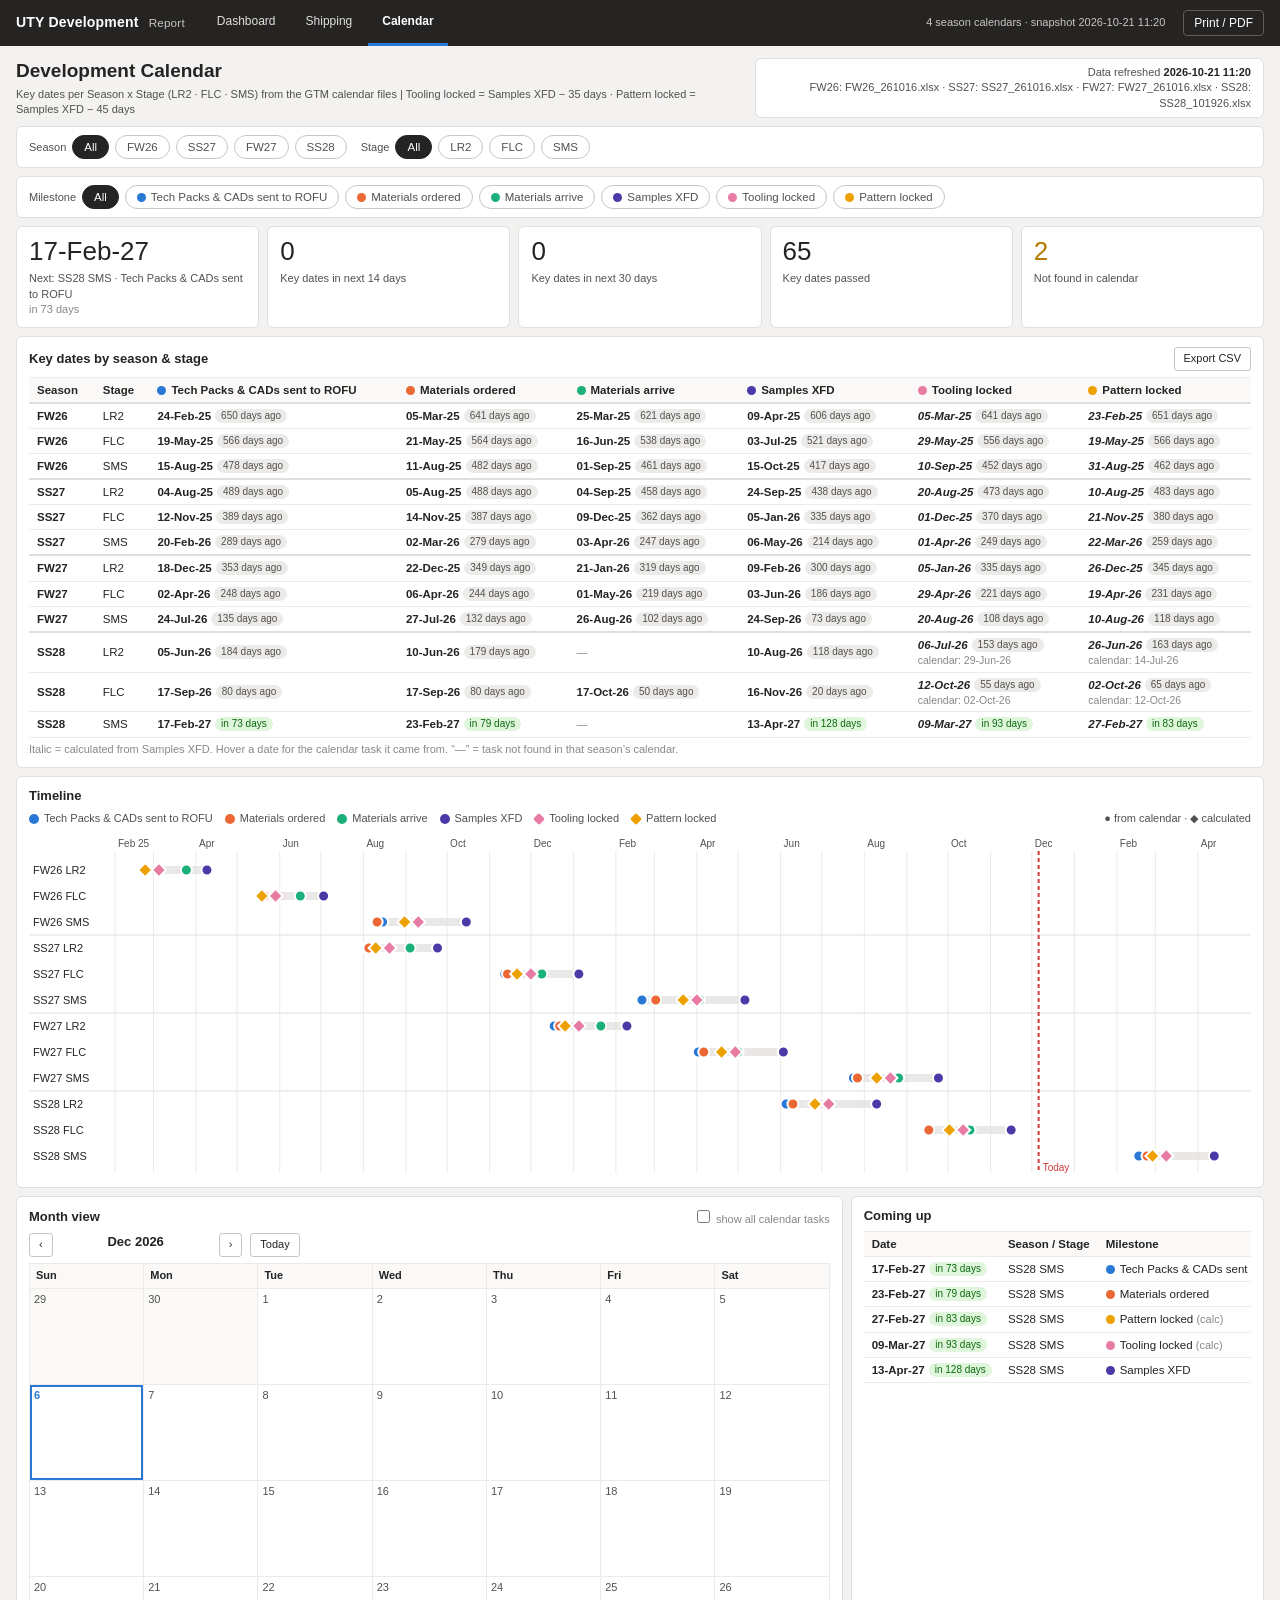
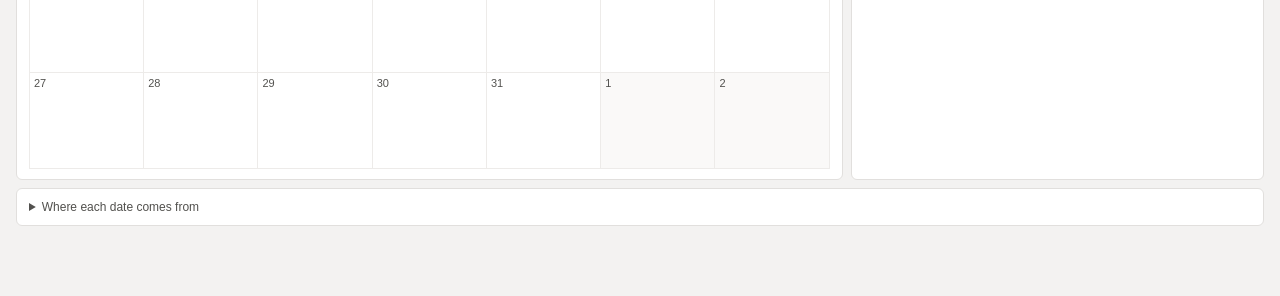
==== calendar.html @ 9a44e27f "UTY Development Report: static site (Dashboard, Shipping, Calendar) Co-Authored-By: Claude Opus 5.5 " ====
<!doctype html>
<html lang="en">
<head>
  <meta name="robots" content="noindex, nofollow">
  <meta charset="utf-8">
  <meta name="viewport" content="width=device-width, initial-scale=1">
  <title>Calendar · UTY Report</title>
  <link rel="stylesheet" href="static/css/app.css">
</head>
<body data-static="2026-10-21 11:20">
  <header class="topbar">
    <div class="brand">UTY Development <small>Report</small></div>
    <nav class="nav">
      
      <a href="dashboard.html" class="">Dashboard</a>
      
      <a href="shipping.html" class="">Shipping</a>
      
      <a href="calendar.html" class="active">Calendar</a>
      
    </nav>
    <div class="spacer"></div>
    <div class="datainfo" id="dataInfo"></div>
    <button class="tbtn" id="btnReload" title="Re-read the Excel files">&#8635; Reload data</button>
    <button class="tbtn" onclick="window.print()" title="Print or save as PDF">Print / PDF</button>
  </header>
  <main class="canvas" id="app">
    <div class="loading">Loading data…</div>
  </main>
  <div class="tip" id="tip"></div>
  <script src="static/vendor/chart.umd.min.js"></script>
  <script src="static/vendor/chartjs-plugin-datalabels.min.js"></script>
  <script src="static/js/common.js"></script>
  <script src="static/js/calendar.js"></script>
</body>
</html>
---- static/css/app.css ----
/* UTY Development Report - styled after the Power BI theme "UTY Development" (UTYDevTheme.json) */
:root {
  --bg: #f3f2f1;
  --card: #ffffff;
  --border: #e1dfdd;
  --grid: #edebe9;
  --ink: #252423;
  --ink2: #52514e;
  --muted: #8a8886;
  --accent: #2a78d6;
  --good: #0ca30c;
  --warn: #eda100;
  --bad: #d03b3b;
  --bar: #252423;
  --heat-min: #cde2fb;
  --heat-max: #2a78d6;
  --radius: 6px;
  --font: Tahoma, "Segoe UI", Verdana, sans-serif;
}

* { box-sizing: border-box; }
html, body { margin: 0; }
body { background: var(--bg); color: var(--ink); font: 12px/1.4 var(--font); }
a { color: var(--accent); }
button, select, input { font: inherit; color: inherit; }

/* ---------- top bar */
.topbar { position: sticky; top: 0; z-index: 50; display: flex; align-items: center; gap: 18px;
  background: var(--bar); color: #fff; padding: 0 16px; height: 46px; }
.brand { font-weight: bold; font-size: 14px; white-space: nowrap; letter-spacing: .2px; }
.brand small { font-weight: normal; color: #c8c6c4; margin-left: 6px; }
.nav { display: flex; gap: 2px; height: 100%; }
.nav a { display: flex; align-items: center; padding: 0 14px; color: #e1dfdd; text-decoration: none; border-bottom: 3px solid transparent; }
.nav a:hover { color: #fff; background: rgba(255, 255, 255, .06); }
.nav a.active { color: #fff; border-bottom-color: var(--accent); font-weight: bold; }
.topbar .spacer { flex: 1; }
.datainfo { color: #c8c6c4; font-size: 11px; white-space: nowrap; overflow: hidden; text-overflow: ellipsis; }
.tbtn { background: transparent; border: 1px solid #605e5c; color: #fff; border-radius: 4px; padding: 4px 10px; cursor: pointer; white-space: nowrap; }
.tbtn:hover { background: rgba(255, 255, 255, .1); }

/* ---------- canvas */
.canvas { max-width: 1340px; margin: 0 auto; padding: 12px 16px 70px; }
.page-head { display: flex; align-items: flex-start; gap: 16px; margin-bottom: 8px; }
.page-head h1 { font-size: 19px; margin: 0; }
.page-head .sub { color: var(--ink2); font-size: 11px; margin-top: 2px; }
.page-head .refresh { margin-left: auto; background: var(--card); border: 1px solid var(--border); border-radius: var(--radius);
  padding: 6px 12px; color: var(--ink2); font-size: 11px; text-align: right; min-width: 240px; }
.page-head .refresh b { color: var(--ink); }

.card { background: var(--card); border: 1px solid var(--border); border-radius: var(--radius); padding: 10px 12px; min-width: 0; }
.card h3 { font-size: 13px; margin: 0 0 6px; font-weight: bold; }
.card .note { color: var(--muted); font-size: 11px; margin-top: 4px; }
.card .head { display: flex; align-items: center; gap: 8px; margin-bottom: 6px; }
.card .head h3 { margin: 0; }
.card .head .tools { margin-left: auto; display: flex; gap: 6px; align-items: center; }

.grid { display: grid; gap: 8px; margin-bottom: 8px; }
.g2 { grid-template-columns: repeat(2, minmax(0, 1fr)); }
.g3 { grid-template-columns: repeat(3, minmax(0, 1fr)); }
.g2-1 { grid-template-columns: minmax(0, 2fr) minmax(0, 1fr); }
.g1-2 { grid-template-columns: minmax(0, 1fr) minmax(0, 2fr); }
.chart-box { position: relative; height: 210px; }
.chart-box.tall { height: 300px; }
.scroll-y { max-height: 280px; overflow-y: auto; }

/* ---------- slicers */
.slicers { display: grid; grid-template-columns: repeat(auto-fit, minmax(150px, 1fr)); gap: 8px; margin-bottom: 8px; }
.slicer { position: relative; background: var(--card); border: 1px solid var(--border); border-radius: var(--radius); padding: 6px 10px; }
.slicer label { display: block; font-size: 11px; color: var(--ink2); margin-bottom: 3px; }
.slicer .sbtn { width: 100%; text-align: left; background: #fff; border: 1px solid #c8c6c4; border-radius: 3px; padding: 3px 22px 3px 6px;
  cursor: pointer; white-space: nowrap; overflow: hidden; text-overflow: ellipsis; position: relative; }
.slicer .sbtn::after { content: ""; position: absolute; right: 8px; top: 50%; margin-top: -2px; border: 4px solid transparent; border-top-color: var(--ink2); }
.slicer.on .sbtn { border-color: var(--accent); background: #eff6fe; }
.slicer .menu { display: none; position: absolute; left: 0; right: 0; top: 100%; z-index: 40; background: #fff; border: 1px solid var(--border);
  border-radius: 4px; box-shadow: 0 6px 18px rgba(0, 0, 0, .14); max-height: 300px; overflow: auto; padding: 4px 0; min-width: 190px; }
.slicer.open .menu { display: block; }
.slicer .menu label { display: flex; gap: 8px; align-items: center; padding: 4px 10px; margin: 0; color: var(--ink); font-size: 12px; cursor: pointer; }
.slicer .menu label:hover { background: var(--bg); }
.slicer .menu .all { border-bottom: 1px solid var(--grid); font-weight: bold; }
.slicer .menu input[type=search] { margin: 4px 8px; width: calc(100% - 16px); border: 1px solid #c8c6c4; border-radius: 3px; padding: 3px 6px; }
.clear-filters { align-self: end; justify-self: start; background: none; border: none; color: var(--accent); cursor: pointer; padding: 4px; }

/* ---------- KPI cards */
.kpis { display: grid; grid-template-columns: repeat(auto-fit, minmax(130px, 1fr)); gap: 8px; margin-bottom: 8px; }
.kpi { background: var(--card); border: 1px solid var(--border); border-radius: var(--radius); padding: 10px 12px; min-height: 74px; }
.kpi .v { font-size: 26px; line-height: 1.15; }
.kpi .l { color: var(--ink2); font-size: 11px; margin-top: 4px; }
.kpi .s { color: var(--muted); font-size: 11px; }
.kpi.good .v { color: var(--good); }
.kpi.bad .v { color: var(--bad); }
.kpi.warn .v { color: #b37a00; }

/* ---------- tables */
.tbl-wrap { overflow: auto; max-height: 320px; border-top: 1px solid var(--grid); }
.tbl-wrap.tall { max-height: 560px; }
table.tbl { border-collapse: collapse; width: 100%; font-size: 11.5px; }
.tbl th, .tbl td { padding: 4px 8px; border-bottom: 1px solid var(--grid); text-align: left; white-space: nowrap; }
.tbl th { position: sticky; top: 0; background: #faf9f8; z-index: 1; font-weight: bold; color: var(--ink); cursor: pointer; user-select: none; }
.tbl th.sorted::after { content: " \25BE"; color: var(--accent); }
.tbl th.sorted.asc::after { content: " \25B4"; }
.tbl td.num, .tbl th.num { text-align: right; font-variant-numeric: tabular-nums; }
.tbl td.wrap { white-space: normal; min-width: 220px; }
.tbl tbody tr:hover td { background: #f7f6f5; }
.tbl tfoot td { font-weight: bold; background: #faf9f8; border-top: 1px solid var(--border); }
.tbl .heat { text-align: center; }
.tbl-meta { display: flex; gap: 10px; align-items: center; color: var(--muted); font-size: 11px; padding: 4px 0; }
.tbl-meta .more { color: var(--accent); background: none; border: 0; cursor: pointer; }
.btn { background: #fff; border: 1px solid #c8c6c4; border-radius: 3px; padding: 3px 9px; cursor: pointer; font-size: 11px; }
.btn:hover { background: var(--bg); }
.btn.primary { background: var(--accent); border-color: var(--accent); color: #fff; }
.search { border: 1px solid #c8c6c4; border-radius: 3px; padding: 3px 8px; min-width: 200px; }

/* status pills: always label + colour */
.pill { display: inline-flex; align-items: center; gap: 5px; padding: 1px 8px 1px 6px; border-radius: 10px; font-size: 11px; background: #f3f2f1; color: var(--ink); white-space: nowrap; }
.pill::before { content: ""; width: 8px; height: 8px; border-radius: 50%; background: var(--c, var(--muted)); }
.dot { display: inline-block; width: 9px; height: 9px; border-radius: 50%; margin-right: 5px; vertical-align: -1px; }

/* ---------- PBI-style page tabs (bottom) */
.pagetabs { position: fixed; left: 0; right: 0; bottom: 0; z-index: 45; background: #fff; border-top: 1px solid var(--border);
  display: flex; gap: 0; overflow-x: auto; padding: 0 12px; }
.pagetabs button { border: 0; background: none; padding: 9px 14px; cursor: pointer; white-space: nowrap; color: var(--ink2); border-top: 3px solid transparent; }
.pagetabs button:hover { background: var(--bg); color: var(--ink); }
.pagetabs button.active { color: var(--ink); font-weight: bold; border-top-color: var(--accent); }

/* ---------- chips (filters on Shipping / Calendar) */
.chips { display: flex; flex-wrap: wrap; gap: 6px; align-items: center; }
.chip { border: 1px solid #c8c6c4; background: #fff; border-radius: 14px; padding: 3px 11px; cursor: pointer; font-size: 11.5px; }
.chip.on { background: var(--ink); border-color: var(--ink); color: #fff; }
.toolbar { display: flex; flex-wrap: wrap; gap: 14px; align-items: center; margin-bottom: 8px; background: var(--card);
  border: 1px solid var(--border); border-radius: var(--radius); padding: 8px 12px; }
.toolbar .grp { display: flex; gap: 6px; align-items: center; }
.toolbar .grp > span { color: var(--ink2); font-size: 11px; }

/* ---------- messages */
.msg { padding: 10px 12px; border-radius: var(--radius); margin-bottom: 8px; }
.msg.err { background: #fde7e9; border: 1px solid #f1bbbc; color: #a4262c; }
.msg.info { background: #eff6fe; border: 1px solid #c7e0f4; color: #004e8c; }
.loading { padding: 40px; text-align: center; color: var(--muted); }
.empty { color: var(--muted); padding: 24px; text-align: center; }

/* ---------- tooltip for custom SVG visuals */
.tip { position: fixed; z-index: 100; pointer-events: none; background: #fff; border: 1px solid var(--border); border-radius: 4px;
  box-shadow: 0 4px 14px rgba(0, 0, 0, .16); padding: 7px 10px; font-size: 11.5px; max-width: 340px; display: none; }
.tip b { display: block; margin-bottom: 2px; }
.tip .muted { color: var(--muted); }

/* ---------- calendar */
.kd td.cell { min-width: 118px; }
.kd .d { font-weight: bold; }
.kd .rel { display: block; font-size: 10.5px; color: var(--muted); }
.kd .calc { font-style: italic; }
.kd tr.season-first td { border-top: 2px solid var(--border); }
.badge { display: inline-block; font-size: 10px; padding: 0 6px; border-radius: 8px; margin-left: 4px; vertical-align: 1px; }
.badge.past { background: #edebe9; color: var(--ink2); }
.badge.soon { background: #fff4ce; color: #8a5a00; }
.badge.next { background: #dff6dd; color: #0b6a0b; }
.badge.today { background: var(--accent); color: #fff; }

.timeline svg { display: block; width: 100%; }
.timeline .lbl { font-size: 11px; fill: var(--ink); }
.timeline .axis { font-size: 10px; fill: var(--ink2); }

.month-head { display: flex; align-items: center; gap: 8px; }
.month-head h3 { min-width: 150px; text-align: center; }
.month { display: grid; grid-template-columns: repeat(7, minmax(0, 1fr)); border-left: 1px solid var(--grid); border-top: 1px solid var(--grid); }
.month .dow { background: #faf9f8; font-weight: bold; padding: 4px 6px; border-right: 1px solid var(--grid); border-bottom: 1px solid var(--grid); font-size: 11px; }
.month .day { min-height: 96px; border-right: 1px solid var(--grid); border-bottom: 1px solid var(--grid); padding: 3px 4px; overflow: hidden; }
.month .day.out { background: #faf9f8; color: var(--muted); }
.month .day.today { box-shadow: inset 0 0 0 2px var(--accent); }
.month .day .n { font-size: 11px; color: var(--ink2); margin-bottom: 2px; }
.month .day.today .n { color: var(--accent); font-weight: bold; }
.ev { display: block; font-size: 10.5px; padding: 1px 5px; margin-bottom: 2px; border-radius: 3px; background: #f3f2f1;
  border-left: 3px solid var(--c, var(--muted)); white-space: nowrap; overflow: hidden; text-overflow: ellipsis; cursor: default; }
.ev.minor { color: var(--ink2); background: #faf9f8; }
.legend { display: flex; flex-wrap: wrap; gap: 12px; font-size: 11px; color: var(--ink2); margin: 4px 0; }
.legend span { display: inline-flex; align-items: center; gap: 5px; }
.legend i { width: 10px; height: 10px; border-radius: 2px; background: var(--c); display: inline-block; }
details.src summary { cursor: pointer; color: var(--ink2); }

/* ---------- responsive */
@media (max-width: 980px) {
  .g2, .g3, .g2-1, .g1-2 { grid-template-columns: minmax(0, 1fr); }
  .page-head { flex-direction: column; }
  .page-head .refresh { margin-left: 0; text-align: left; }
  .datainfo { display: none; }
}
@media (max-width: 640px) {
  .topbar { gap: 8px; padding: 0 8px; }
  .brand small { display: none; }
  .nav a { padding: 0 8px; }
  .canvas { padding: 10px 10px 70px; }
}

/* ---------- print / PDF */
@media print {
  @page { size: A4 landscape; margin: 10mm; }
  body { background: #fff; }
  .topbar .tbtn, .pagetabs, .slicer .menu, .clear-filters, .tbl-meta .more, .no-print { display: none !important; }
  .topbar { position: static; }
  .canvas { max-width: none; padding: 0; }
  .card, .kpi, .slicer { break-inside: avoid; }
  .tbl-wrap, .scroll-y { max-height: none !important; overflow: visible !important; }
}
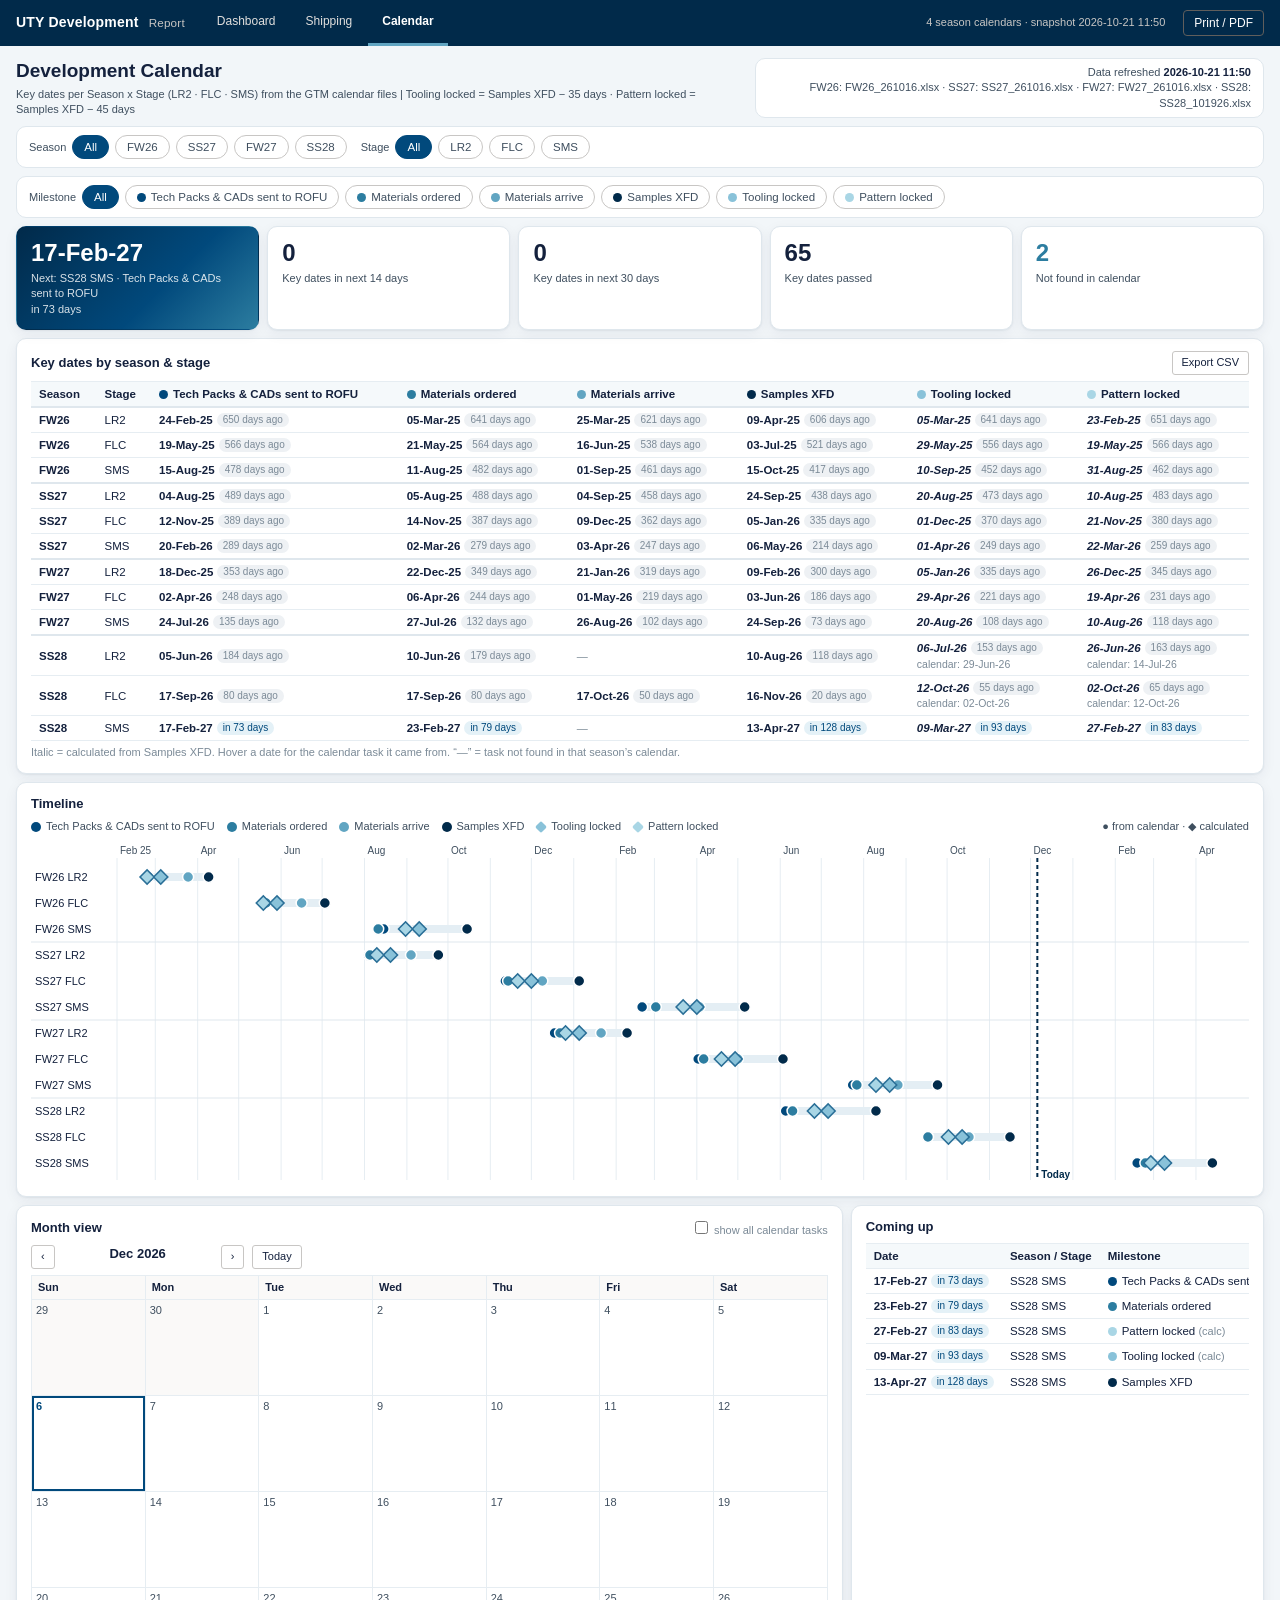
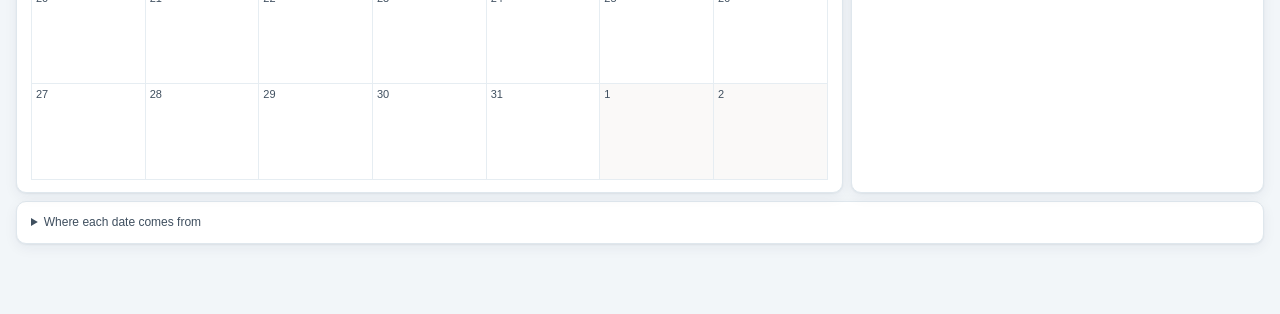
==== commit 7a45860b: "Restyle charts to brand blue palette; add Model Stage Flow (Sankey) page Co-Authored-By: Claude Opus" ====
--- a/calendar.html
+++ b/calendar.html
@@ -7,7 +7,7 @@
   <title>Calendar · UTY Report</title>
   <link rel="stylesheet" href="static/css/app.css">
 </head>
-<body data-static="2026-10-21 11:20">
+<body data-static="2026-10-21 11:50">
   <header class="topbar">
     <div class="brand">UTY Development <small>Report</small></div>
     <nav class="nav">
--- a/static/css/app.css
+++ b/static/css/app.css
@@ -1,20 +1,20 @@
-/* UTY Development Report - styled after the Power BI theme "UTY Development" (UTYDevTheme.json) */
+/* UTY Development Report - brand blues (Deep Space Blue #012A4A ... Light Blue #A9D6E5), Tahoma */
 :root {
-  --bg: #f3f2f1;
+  --bg: #f2f6f9;
   --card: #ffffff;
-  --border: #e1dfdd;
-  --grid: #edebe9;
-  --ink: #252423;
-  --ink2: #52514e;
-  --muted: #8a8886;
-  --accent: #2a78d6;
-  --good: #0ca30c;
-  --warn: #eda100;
-  --bad: #d03b3b;
-  --bar: #252423;
-  --heat-min: #cde2fb;
-  --heat-max: #2a78d6;
-  --radius: 6px;
+  --border: #dfe7ed;
+  --grid: #e6edf2;
+  --ink: #14213d;
+  --ink2: #3f4f5f;
+  --muted: #7b8a97;
+  --accent: #01497C;
+  --accent2: #61A5C2;
+  --good: #01497C;
+  --warn: #2C7DA0;
+  --bad: #d64545;
+  --bar: #012A4A;
+  --radius: 10px;
+  --shadow: 0 1px 2px rgba(1, 42, 74, .06), 0 4px 14px rgba(1, 42, 74, .06);
   --font: Tahoma, "Segoe UI", Verdana, sans-serif;
 }
 
@@ -32,7 +32,7 @@
 .nav { display: flex; gap: 2px; height: 100%; }
 .nav a { display: flex; align-items: center; padding: 0 14px; color: #e1dfdd; text-decoration: none; border-bottom: 3px solid transparent; }
 .nav a:hover { color: #fff; background: rgba(255, 255, 255, .06); }
-.nav a.active { color: #fff; border-bottom-color: var(--accent); font-weight: bold; }
+.nav a.active { color: #fff; border-bottom-color: var(--accent2); font-weight: bold; }
 .topbar .spacer { flex: 1; }
 .datainfo { color: #c8c6c4; font-size: 11px; white-space: nowrap; overflow: hidden; text-overflow: ellipsis; }
 .tbtn { background: transparent; border: 1px solid #605e5c; color: #fff; border-radius: 4px; padding: 4px 10px; cursor: pointer; white-space: nowrap; }
@@ -47,7 +47,7 @@
   padding: 6px 12px; color: var(--ink2); font-size: 11px; text-align: right; min-width: 240px; }
 .page-head .refresh b { color: var(--ink); }
 
-.card { background: var(--card); border: 1px solid var(--border); border-radius: var(--radius); padding: 10px 12px; min-width: 0; }
+.card { background: var(--card); border: 1px solid var(--border); border-radius: var(--radius); padding: 12px 14px; min-width: 0; box-shadow: var(--shadow); }
 .card h3 { font-size: 13px; margin: 0 0 6px; font-weight: bold; }
 .card .note { color: var(--muted); font-size: 11px; margin-top: 4px; }
 .card .head { display: flex; align-items: center; gap: 8px; margin-bottom: 6px; }
@@ -65,12 +65,12 @@
 
 /* ---------- slicers */
 .slicers { display: grid; grid-template-columns: repeat(auto-fit, minmax(150px, 1fr)); gap: 8px; margin-bottom: 8px; }
-.slicer { position: relative; background: var(--card); border: 1px solid var(--border); border-radius: var(--radius); padding: 6px 10px; }
+.slicer { position: relative; background: var(--card); border: 1px solid var(--border); border-radius: var(--radius); padding: 6px 10px; box-shadow: var(--shadow); }
 .slicer label { display: block; font-size: 11px; color: var(--ink2); margin-bottom: 3px; }
 .slicer .sbtn { width: 100%; text-align: left; background: #fff; border: 1px solid #c8c6c4; border-radius: 3px; padding: 3px 22px 3px 6px;
   cursor: pointer; white-space: nowrap; overflow: hidden; text-overflow: ellipsis; position: relative; }
 .slicer .sbtn::after { content: ""; position: absolute; right: 8px; top: 50%; margin-top: -2px; border: 4px solid transparent; border-top-color: var(--ink2); }
-.slicer.on .sbtn { border-color: var(--accent); background: #eff6fe; }
+.slicer.on .sbtn { border-color: var(--accent); background: #eaf4f9; }
 .slicer .menu { display: none; position: absolute; left: 0; right: 0; top: 100%; z-index: 40; background: #fff; border: 1px solid var(--border);
   border-radius: 4px; box-shadow: 0 6px 18px rgba(0, 0, 0, .14); max-height: 300px; overflow: auto; padding: 4px 0; min-width: 190px; }
 .slicer.open .menu { display: block; }
@@ -81,21 +81,45 @@
 .clear-filters { align-self: end; justify-self: start; background: none; border: none; color: var(--accent); cursor: pointer; padding: 4px; }
 
 /* ---------- KPI cards */
-.kpis { display: grid; grid-template-columns: repeat(auto-fit, minmax(130px, 1fr)); gap: 8px; margin-bottom: 8px; }
-.kpi { background: var(--card); border: 1px solid var(--border); border-radius: var(--radius); padding: 10px 12px; min-height: 74px; }
-.kpi .v { font-size: 26px; line-height: 1.15; }
+.kpis { display: grid; grid-template-columns: repeat(auto-fit, minmax(140px, 1fr)); gap: 8px; margin-bottom: 8px; }
+.kpi { background: var(--card); border: 1px solid var(--border); border-radius: var(--radius); padding: 12px 14px; min-height: 78px; box-shadow: var(--shadow); }
+.kpi .kv { display: flex; align-items: center; justify-content: space-between; gap: 6px; }
+.kpi .kv > div { min-width: 0; }
+.kpi .v { font-size: 24px; line-height: 1.15; font-weight: bold; color: var(--ink); }
 .kpi .l { color: var(--ink2); font-size: 11px; margin-top: 4px; }
 .kpi .s { color: var(--muted); font-size: 11px; }
+.kpi .ring { width: 36px; height: 36px; flex: none; }
 .kpi.good .v { color: var(--good); }
 .kpi.bad .v { color: var(--bad); }
-.kpi.warn .v { color: #b37a00; }
+.kpi.warn .v { color: var(--warn); }
+.kpi.accent { background: linear-gradient(135deg, #012A4A 0%, #01497C 60%, #2C7DA0 100%); border-color: transparent; }
+.kpi.accent .v, .kpi.accent .l, .kpi.accent .s { color: #fff; }
+.kpi.accent .l, .kpi.accent .s { opacity: .85; }
+
+/* pill progress bars */
+.prog { display: grid; gap: 10px; padding: 4px 2px; }
+.prow .plab { display: flex; justify-content: space-between; gap: 8px; font-size: 11.5px; margin-bottom: 4px; color: var(--ink2); }
+.prow .plab b { color: var(--ink); }
+.ptrack { height: 9px; border-radius: 9px; background: #e4eef4; overflow: hidden; }
+.pfill { height: 100%; border-radius: 9px; }
+
+/* sankey */
+.sankey svg { display: block; width: 100%; }
+.sankey .slink { opacity: .42; transition: opacity .15s; }
+.sankey .snode { transition: opacity .15s; }
+.sankey svg.focus .slink, .sankey svg.focus .snode { opacity: .12; }
+.sankey svg.focus .slink.on { opacity: .85; }
+.sankey svg.focus .snode.on { opacity: 1; }
+.sankey .scol { font-size: 11px; font-weight: bold; fill: var(--ink2); }
+.sankey .slab { font-size: 10.5px; fill: var(--ink); paint-order: stroke; stroke: #fff; stroke-width: 3px; stroke-linejoin: round; pointer-events: none; }
+.sankey .sval { fill: var(--muted); }
 
 /* ---------- tables */
 .tbl-wrap { overflow: auto; max-height: 320px; border-top: 1px solid var(--grid); }
 .tbl-wrap.tall { max-height: 560px; }
 table.tbl { border-collapse: collapse; width: 100%; font-size: 11.5px; }
 .tbl th, .tbl td { padding: 4px 8px; border-bottom: 1px solid var(--grid); text-align: left; white-space: nowrap; }
-.tbl th { position: sticky; top: 0; background: #faf9f8; z-index: 1; font-weight: bold; color: var(--ink); cursor: pointer; user-select: none; }
+.tbl th { position: sticky; top: 0; background: #f5f9fb; z-index: 1; font-weight: bold; color: var(--ink); cursor: pointer; user-select: none; }
 .tbl th.sorted::after { content: " \25BE"; color: var(--accent); }
 .tbl th.sorted.asc::after { content: " \25B4"; }
 .tbl td.num, .tbl th.num { text-align: right; font-variant-numeric: tabular-nums; }
@@ -120,12 +144,12 @@
   display: flex; gap: 0; overflow-x: auto; padding: 0 12px; }
 .pagetabs button { border: 0; background: none; padding: 9px 14px; cursor: pointer; white-space: nowrap; color: var(--ink2); border-top: 3px solid transparent; }
 .pagetabs button:hover { background: var(--bg); color: var(--ink); }
-.pagetabs button.active { color: var(--ink); font-weight: bold; border-top-color: var(--accent); }
+.pagetabs button.active { color: var(--accent); font-weight: bold; border-top-color: var(--accent); }
 
 /* ---------- chips (filters on Shipping / Calendar) */
 .chips { display: flex; flex-wrap: wrap; gap: 6px; align-items: center; }
 .chip { border: 1px solid #c8c6c4; background: #fff; border-radius: 14px; padding: 3px 11px; cursor: pointer; font-size: 11.5px; }
-.chip.on { background: var(--ink); border-color: var(--ink); color: #fff; }
+.chip.on { background: var(--accent); border-color: var(--accent); color: #fff; }
 .toolbar { display: flex; flex-wrap: wrap; gap: 14px; align-items: center; margin-bottom: 8px; background: var(--card);
   border: 1px solid var(--border); border-radius: var(--radius); padding: 8px 12px; }
 .toolbar .grp { display: flex; gap: 6px; align-items: center; }
@@ -151,9 +175,9 @@
 .kd .calc { font-style: italic; }
 .kd tr.season-first td { border-top: 2px solid var(--border); }
 .badge { display: inline-block; font-size: 10px; padding: 0 6px; border-radius: 8px; margin-left: 4px; vertical-align: 1px; }
-.badge.past { background: #edebe9; color: var(--ink2); }
-.badge.soon { background: #fff4ce; color: #8a5a00; }
-.badge.next { background: #dff6dd; color: #0b6a0b; }
+.badge.past { background: #eef1f4; color: var(--muted); }
+.badge.soon { background: #2C7DA0; color: #fff; }
+.badge.next { background: #e4f1f7; color: #01497C; }
 .badge.today { background: var(--accent); color: #fff; }
 
 .timeline svg { display: block; width: 100%; }
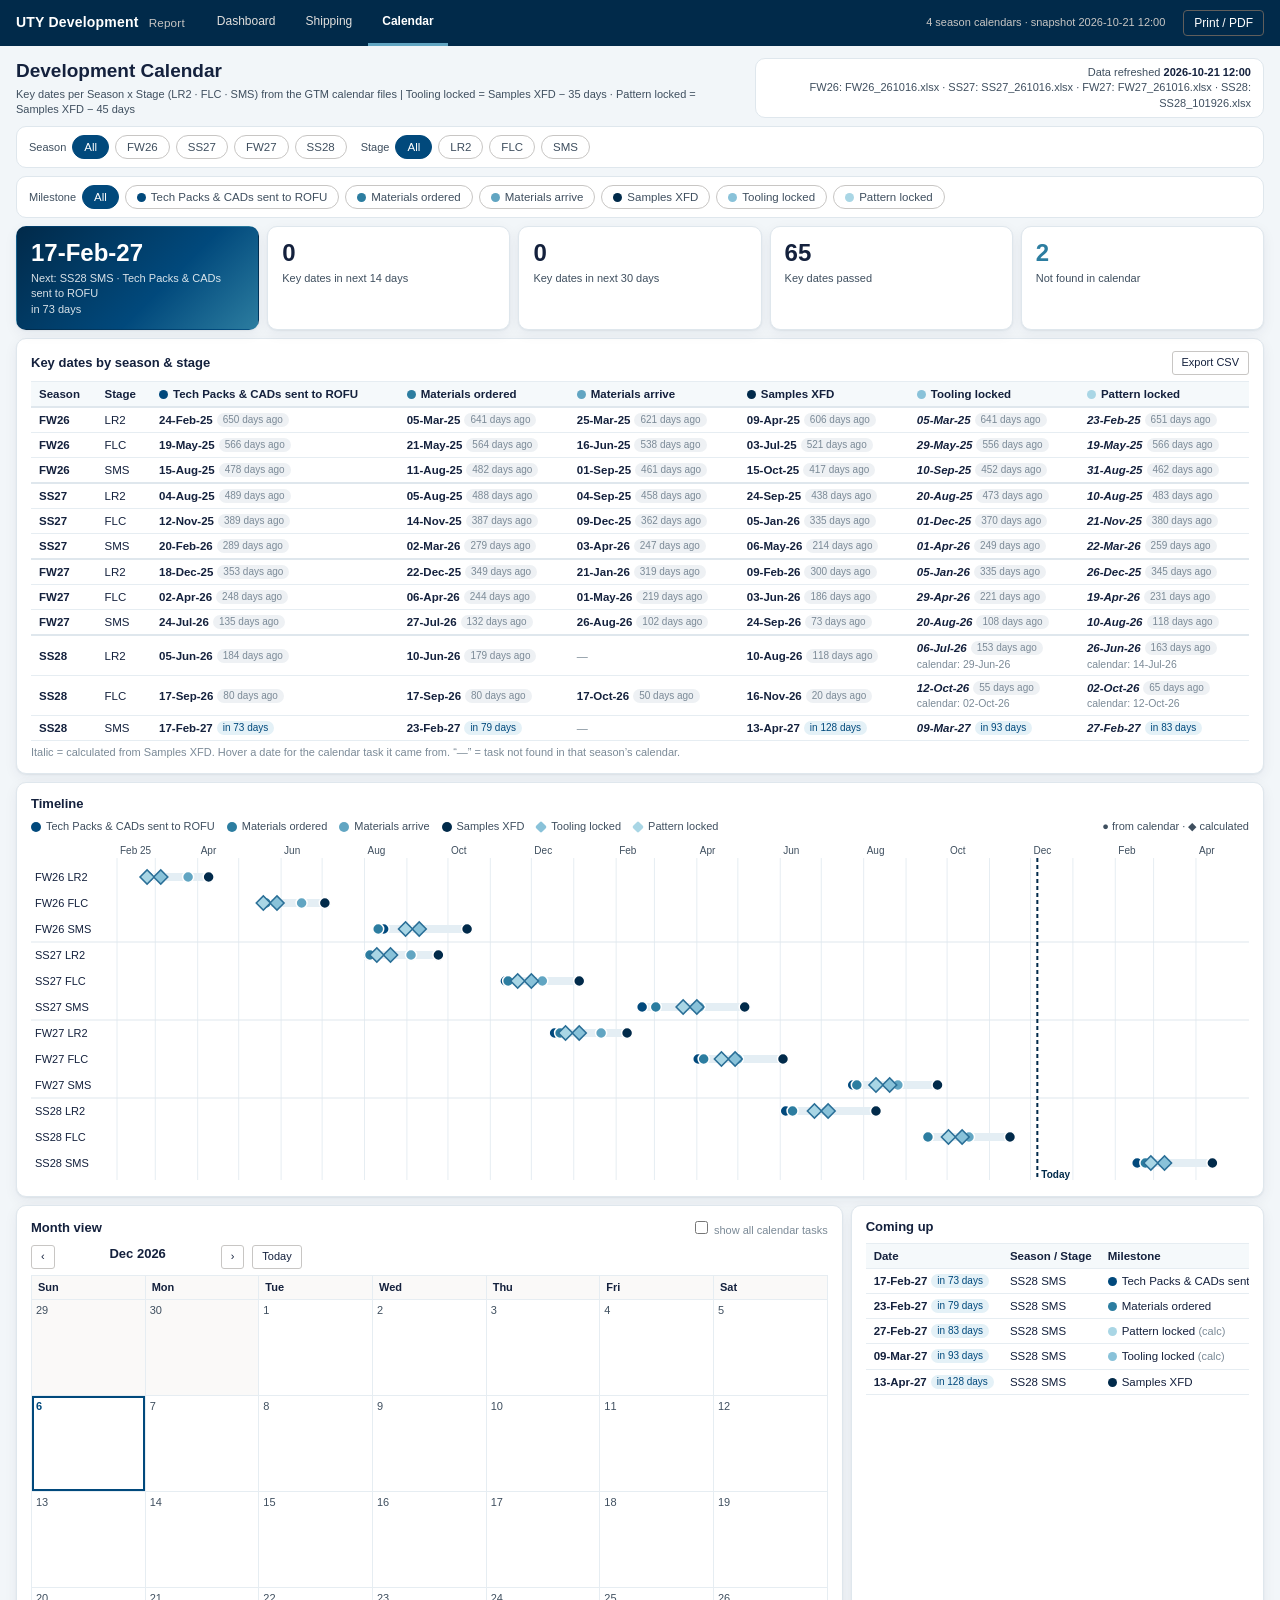
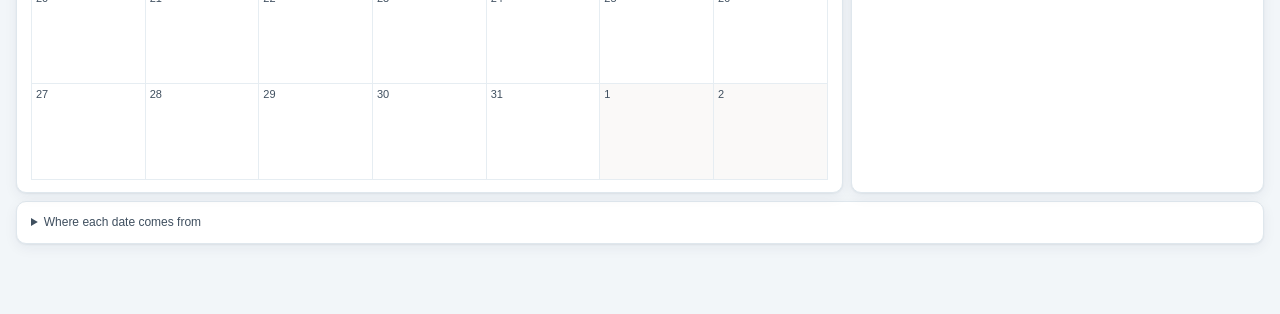
==== commit 1f902455: "Square bar and column ends, no gap between stacked segments Co-Authored-By: Claude Opus 5.5 <noreply" ====
--- a/calendar.html
+++ b/calendar.html
@@ -7,7 +7,7 @@
   <title>Calendar · UTY Report</title>
   <link rel="stylesheet" href="static/css/app.css">
 </head>
-<body data-static="2026-10-21 11:50">
+<body data-static="2026-10-21 12:00">
   <header class="topbar">
     <div class="brand">UTY Development <small>Report</small></div>
     <nav class="nav">
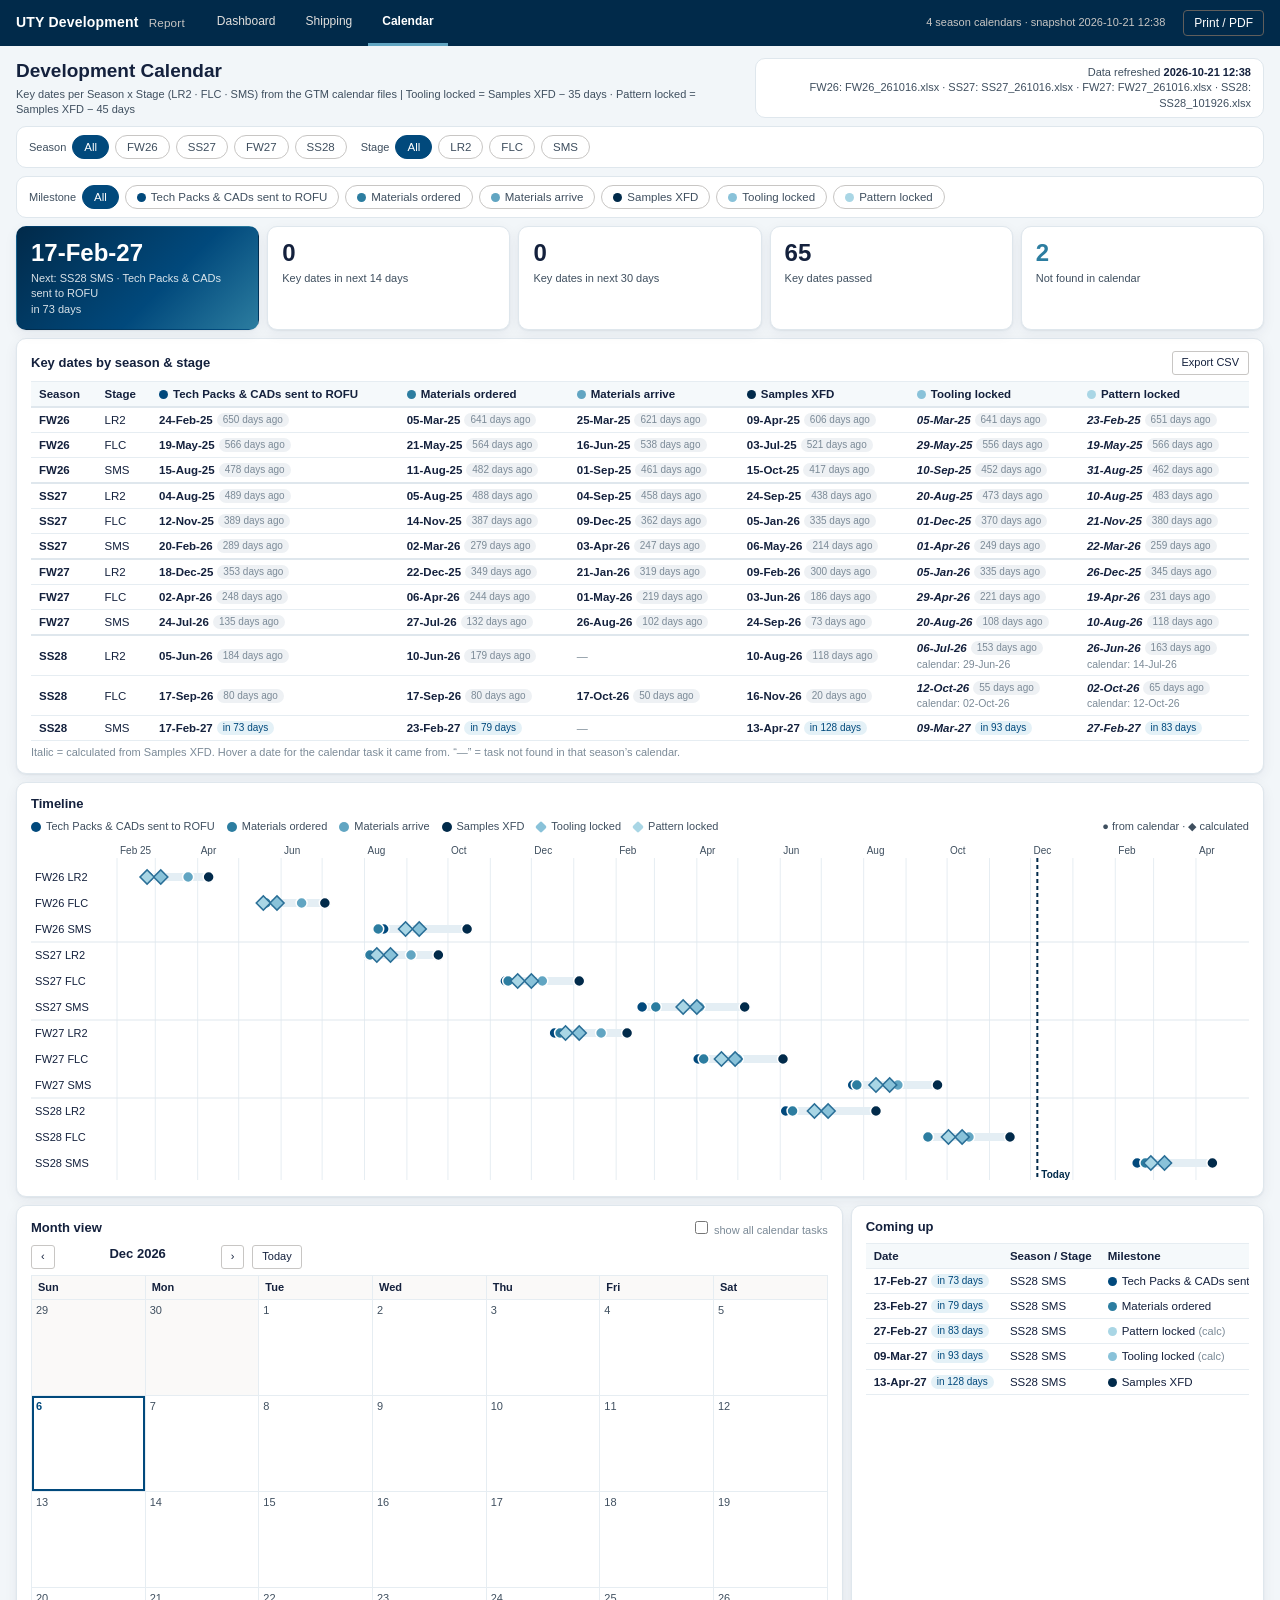
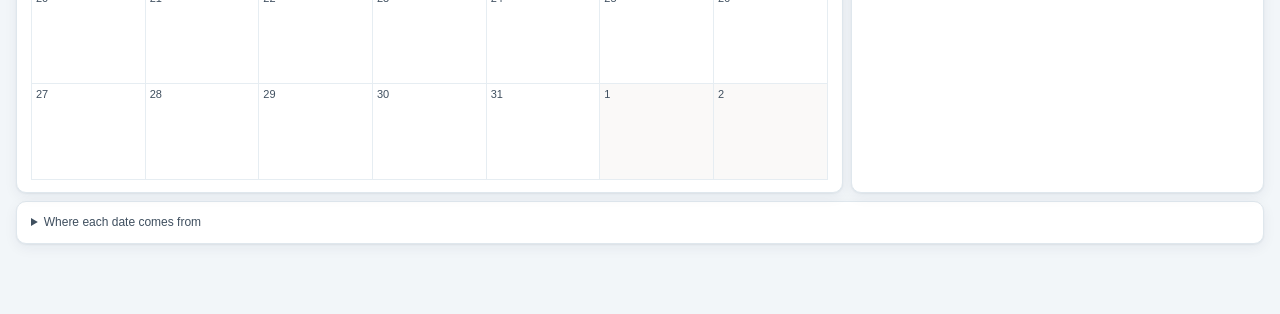
==== commit 1eb0a3dc: "Donut: join segments with no gap Co-Authored-By: Claude Opus 5.5 <noreply@anthropic.com>" ====
--- a/calendar.html
+++ b/calendar.html
@@ -7,7 +7,7 @@
   <title>Calendar · UTY Report</title>
   <link rel="stylesheet" href="static/css/app.css">
 </head>
-<body data-static="2026-10-21 12:00">
+<body data-static="2026-10-21 12:38">
   <header class="topbar">
     <div class="brand">UTY Development <small>Report</small></div>
     <nav class="nav">
